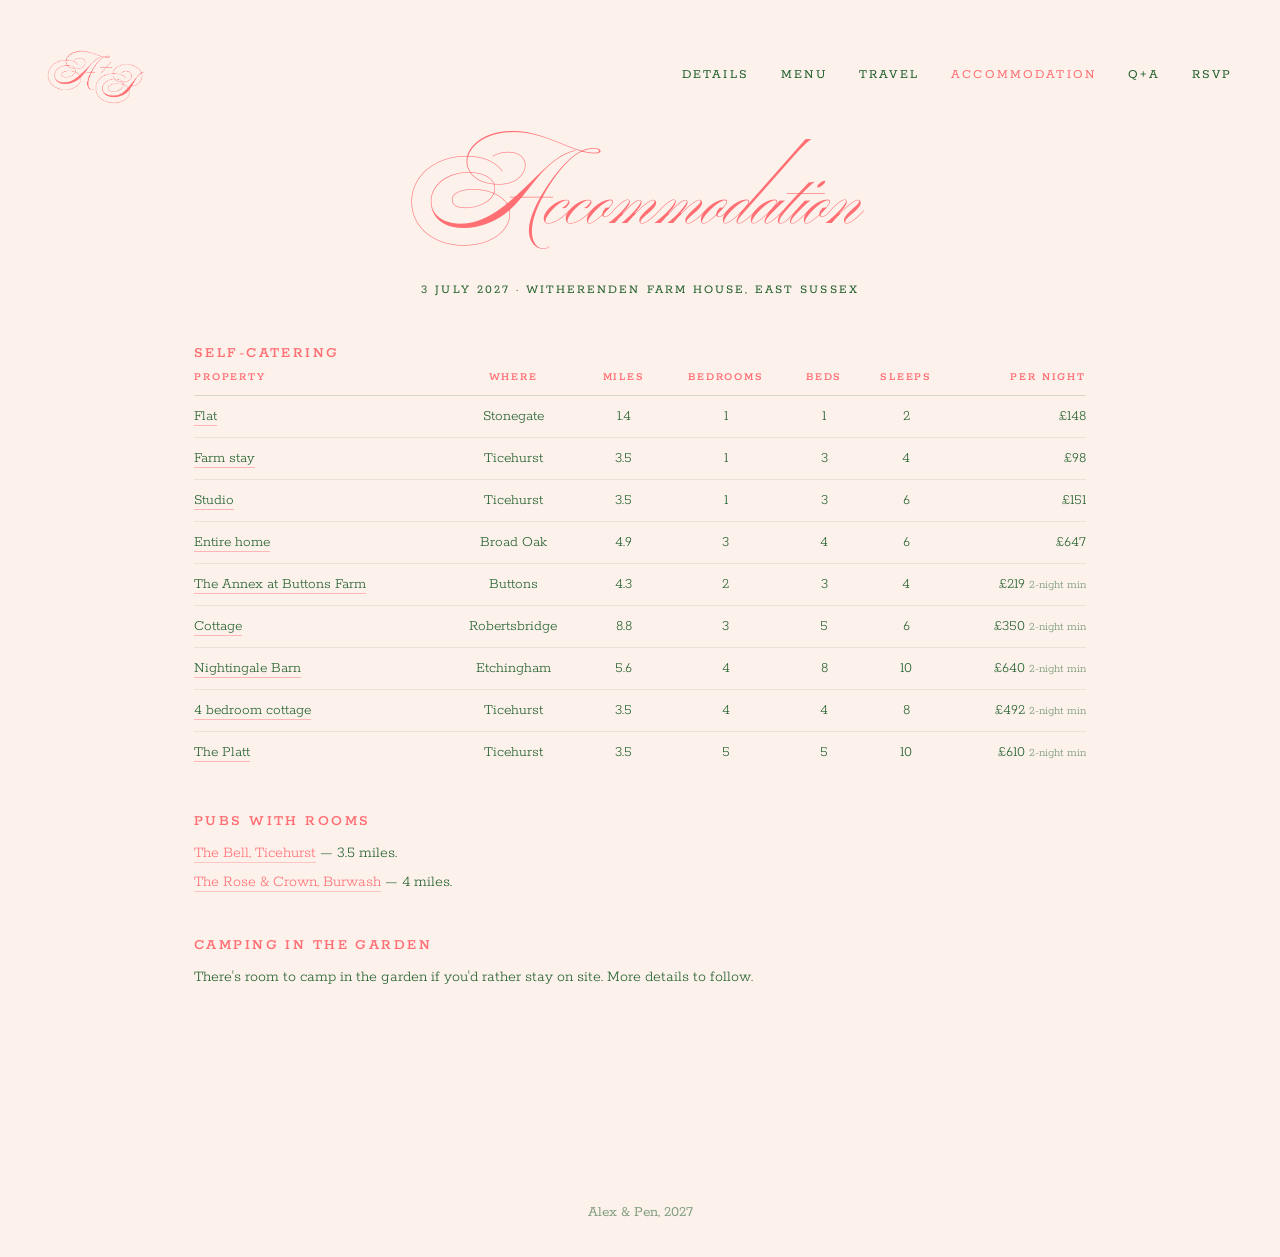
==== accommodation.html @ a6bba470 "Remove Where to stay intro from Accommodation Co-Authored-By: Claude Opus 5 <noreply@anthropic.com>" ====
<!DOCTYPE html>
<html lang="en">
<head>
  <meta charset="UTF-8" />
  <meta name="viewport" content="width=device-width, initial-scale=1.0" />
  <title>Accommodation | Alex &amp; Pen</title>
  <link rel="stylesheet" href="styles.css" />
</head>
<body>
  <nav class="site-nav">
    <a href="index.html" class="nav-brand" aria-label="Alex and Pen — home"><img src="images/monogram.png" alt="Alex &amp; Pen" /></a>
    <a href="details.html">Details</a>
    <a href="menu.html">Menu</a>
    <a href="travel.html">Travel</a>
    <a href="accommodation.html" class="active">Accommodation</a>
    <a href="qanda.html">Q+A</a>
    <a href="rsvp.html">RSVP</a>
  </nav>

  <main class="page page-wide">
    <h1 class="page-title">Accommodation</h1>
    <p class="page-subtitle">3 July 2027 &middot; Witherenden Farm House, East Sussex</p>

    <section>
      <h2>Self-catering</h2>
      <div class="table-scroll">
        <table class="stays">
          <thead>
            <tr>
              <th scope="col">Property</th>
              <th scope="col">Where</th>
              <th scope="col">Miles</th>
              <th scope="col">Bedrooms</th>
              <th scope="col">Beds</th>
              <th scope="col">Sleeps</th>
              <th scope="col">Per night</th>
            </tr>
          </thead>
          <tbody>
            <tr>
              <td data-label="Property"><a href="https://www.airbnb.co.uk/rooms/857922904034730912?adults=2&amp;check_in=2027-07-03&amp;check_out=2027-07-04&amp;guests=4" target="_blank" rel="noopener">Flat</a></td>
              <td data-label="Where">Stonegate</td><td data-label="Miles">1.4</td>
              <td data-label="Bedrooms">1</td><td data-label="Beds">1</td><td data-label="Sleeps">2</td>
              <td data-label="Per night"><span class="price">&pound;148</span></td>
            </tr>
            <tr>
              <td data-label="Property"><a href="https://www.airbnb.co.uk/rooms/53427365?adults=4&amp;check_in=2027-07-02&amp;check_out=2027-07-04&amp;guests=2" target="_blank" rel="noopener">Farm stay</a></td>
              <td data-label="Where">Ticehurst</td><td data-label="Miles">3.5</td>
              <td data-label="Bedrooms">1</td><td data-label="Beds">3</td><td data-label="Sleeps">4</td>
              <td data-label="Per night"><span class="price">&pound;98</span></td>
            </tr>
            <tr>
              <td data-label="Property"><a href="https://www.airbnb.co.uk/rooms/831793666867817852?adults=2&amp;check_in=2027-07-03&amp;check_out=2027-07-04" target="_blank" rel="noopener">Studio</a></td>
              <td data-label="Where">Ticehurst</td><td data-label="Miles">3.5</td>
              <td data-label="Bedrooms">1</td><td data-label="Beds">3</td><td data-label="Sleeps">6</td>
              <td data-label="Per night"><span class="price">&pound;151</span></td>
            </tr>
            <tr>
              <td data-label="Property"><a href="https://www.airbnb.co.uk/rooms/1371906061187045328?adults=5&amp;check_in=2027-07-02&amp;check_out=2027-07-04&amp;guests=2" target="_blank" rel="noopener">Entire home</a></td>
              <td data-label="Where">Broad Oak</td><td data-label="Miles">4.9</td>
              <td data-label="Bedrooms">3</td><td data-label="Beds">4</td><td data-label="Sleeps">6</td>
              <td data-label="Per night"><span class="price">&pound;647</span></td>
            </tr>
            <tr>
              <td data-label="Property"><a href="https://www.airbnb.co.uk/rooms/27521419?adults=4&amp;check_in=2027-07-02&amp;check_out=2027-07-04&amp;guests=2" target="_blank" rel="noopener">The Annex at Buttons Farm</a></td>
              <td data-label="Where">Buttons</td><td data-label="Miles">4.3</td>
              <td data-label="Bedrooms">2</td><td data-label="Beds">3</td><td data-label="Sleeps">4</td>
              <td data-label="Per night"><span class="price">&pound;219 <span class="note">2-night min</span></span></td>
            </tr>
            <tr>
              <td data-label="Property"><a href="https://www.airbnb.co.uk/rooms/921712733516694415?adults=4&amp;check_in=2027-07-02&amp;check_out=2027-07-04&amp;guests=2" target="_blank" rel="noopener">Cottage</a></td>
              <td data-label="Where">Robertsbridge</td><td data-label="Miles">8.8</td>
              <td data-label="Bedrooms">3</td><td data-label="Beds">5</td><td data-label="Sleeps">6</td>
              <td data-label="Per night"><span class="price">&pound;350 <span class="note">2-night min</span></span></td>
            </tr>
            <tr>
              <td data-label="Property"><a href="https://www.airbnb.co.uk/rooms/383344?adults=4&amp;check_in=2027-07-02&amp;check_out=2027-07-04&amp;guests=2" target="_blank" rel="noopener">Nightingale Barn</a></td>
              <td data-label="Where">Etchingham</td><td data-label="Miles">5.6</td>
              <td data-label="Bedrooms">4</td><td data-label="Beds">8</td><td data-label="Sleeps">10</td>
              <td data-label="Per night"><span class="price">&pound;640 <span class="note">2-night min</span></span></td>
            </tr>
            <tr>
              <td data-label="Property"><a href="https://www.airbnb.co.uk/rooms/661351215050211123?adults=4&amp;check_in=2027-07-02&amp;check_out=2027-07-05&amp;guests=4" target="_blank" rel="noopener">4 bedroom cottage</a></td>
              <td data-label="Where">Ticehurst</td><td data-label="Miles">3.5</td>
              <td data-label="Bedrooms">4</td><td data-label="Beds">4</td><td data-label="Sleeps">8</td>
              <td data-label="Per night"><span class="price">&pound;492 <span class="note">2-night min</span></span></td>
            </tr>
            <tr>
              <td data-label="Property"><a href="https://www.airbnb.co.uk/rooms/746215972871479345?adults=4&amp;check_in=2027-07-02&amp;check_out=2027-07-04" target="_blank" rel="noopener">The Platt</a></td>
              <td data-label="Where">Ticehurst</td><td data-label="Miles">3.5</td>
              <td data-label="Bedrooms">5</td><td data-label="Beds">5</td><td data-label="Sleeps">10</td>
              <td data-label="Per night"><span class="price">&pound;610 <span class="note">2-night min</span></span></td>
            </tr>
          </tbody>
        </table>
      </div>
    </section>

    <section>
      <h2>Pubs with rooms</h2>
      <p><a href="https://www.thebellinticehurst.com/" target="_blank" rel="noopener">The Bell, Ticehurst</a> &mdash; 3.5 miles.<br />
        <a href="https://www.roseandcrownburwash.co.uk/" target="_blank" rel="noopener">The Rose &amp; Crown, Burwash</a> &mdash; 4 miles.</p>
    </section>

    <section>
      <h2>Camping in the garden</h2>
      <p>There's room to camp in the garden if you'd rather stay on site.
        More details to follow.</p>
    </section>
  </main>

  <footer>
    Alex &amp; Pen, 2027
  </footer>
</body>
</html>
---- styles.css ----
@import url('https://fonts.googleapis.com/css2?family=Ballet:opsz@16..72&family=Rokkitt:wght@300;400;500&display=swap');

/* Palette sampled directly from the Canva artwork */
:root {
  --blush: #fdf1ec;
  --green: #20602a;
  --coral: #ff6f73;
  --white: #ffffff;

  /* Photo frame width drives the whole hero.
     Canva: frame = 23.3% of canvas width, 42.7% of canvas height. */
  --frame-w: min(23.3vw, 41.4vh);
}

@media (orientation: portrait) {
  :root {
    --frame-w: min(44vw, 36vh);
  }
}

* {
  box-sizing: border-box;
}

html,
body {
  margin: 0;
  background: var(--blush);
}

body {
  color: var(--green);
  /* Rokkitt leads so every guest sees the same thing; American Typewriter
     only steps in if Google Fonts fails to load, on Macs. */
  font-family: 'Rokkitt', 'American Typewriter', Georgia, serif;
}

/* ---------- Nav ---------- */
/* Canva: baseline ~8.8% down the canvas, 3.7% right margin */
nav.site-nav {
  display: flex;
  justify-content: flex-end;
  align-items: baseline;
  gap: 2.4em;
  padding: 7.47vh 3.7vw 0;
  flex-wrap: wrap;
  font-size: clamp(0.72rem, 1.05vw, 0.95rem);
}

nav.site-nav a {
  color: var(--green);
  text-decoration: none;
  text-transform: uppercase;
  /* Geometric sans caps need tracking to breathe */
  letter-spacing: 0.16em;
  font-weight: 400;
  white-space: nowrap;
}

nav.site-nav a.active,
nav.site-nav a:hover {
  color: var(--coral);
}

/* Monogram home link, inner pages only. margin-right:auto pushes the
   remaining links to the right edge without changing nav's flex-end. */
nav.site-nav a.nav-brand {
  margin-right: auto;
  display: block;
  line-height: 0;
  /* nudge up so the artwork's optical centre sits on the nav baseline */
  align-self: center;
  margin-top: -1.25em;
}

nav.site-nav a.nav-brand img {
  display: block;
  height: clamp(38px, 4.2vw, 58px);
  width: auto;
}

/* ---------- Hero ---------- */
.hero {
  display: flex;
  flex-direction: column;
  align-items: center;
  padding: 0 24px;
}

/* The frame box is the anchor everything else is positioned against */
.frame {
  position: relative;
  width: var(--frame-w);
  /* Canva frame aspect = 0.970 (w/h) */
  height: calc(var(--frame-w) / 0.970);
  background: var(--white);
  /* Canva border ≈ 14/318 of frame width */
  padding: calc(var(--frame-w) * 0.044);
  margin-top: calc(var(--frame-w) * 0.473); /* room for the 'Alex &' overhang */
}

.frame img {
  display: block;
  width: 100%;
  height: 100%;
  object-fit: cover;
  object-position: 50% 12%;
}

.script-name {
  position: absolute;
  font-family: 'Ballet', cursive;
  color: var(--coral);
  line-height: 1;
  white-space: nowrap;
  pointer-events: none;
}

/* Canva ink extents: 'Alex &' sits 0.343F left of the frame, 0.280F above it,
   and is 1.274F wide. Offsets below are back-solved from the rendered ink box,
   which sits outside the layout box because of Ballet's tall ascenders. */
.script-name.first {
  font-size: calc(var(--frame-w) * 0.358);
  left: calc(var(--frame-w) * -0.326);
  top: calc(var(--frame-w) * -0.181);
}

/* Canva ink extents: 'Pen' ends 0.280F right of the frame, 0.116F below it,
   and is 0.686F wide. */
.script-name.second {
  font-size: calc(var(--frame-w) * 0.382);
  right: calc(var(--frame-w) * -0.277);
  bottom: calc(var(--frame-w) * -0.140);
}

/* Canva: date baseline sits ~0.32F below the frame */
.hero-meta {
  margin: calc(var(--frame-w) * 0.316) 0 0;
  text-align: center;
  text-transform: uppercase;
  letter-spacing: 0.16em;
  font-size: clamp(0.72rem, 1.05vw, 0.95rem);
  font-weight: 400;
}

/* ---------- Inner pages ---------- */
main.page {
  max-width: 720px;
  margin: 0 auto;
  padding: 6vh 24px 100px;
}

/* pages carrying a wide table need more room */
main.page-wide {
  max-width: 940px;
}

h1.page-title {
  font-family: 'Ballet', cursive;
  color: var(--coral);
  font-size: clamp(3.5rem, 8vw, 6rem);
  font-weight: 400;
  line-height: 1;
  text-align: center;
  margin: 0 0 0.3em;
}

.page-subtitle {
  text-align: center;
  text-transform: uppercase;
  letter-spacing: 0.16em;
  font-size: clamp(0.7rem, 1vw, 0.9rem);
  font-weight: 400;
  margin-bottom: 3rem;
}

section {
  margin-bottom: 2.5rem;
}

section h2 {
  font-weight: 500;
  font-size: 0.95rem;
  color: var(--coral);
  text-transform: uppercase;
  letter-spacing: 0.16em;
  margin-bottom: 0.6em;
}

section p a {
  color: var(--coral);
  text-decoration: none;
  border-bottom: 1px solid rgba(255, 111, 115, 0.35);
  transition: border-color 0.15s ease;
}

section p a:hover {
  border-bottom-color: var(--coral);
}

section p {
  font-size: 1rem;
  font-weight: 300;
  line-height: 1.8;
  margin: 0;
}

.center {
  text-align: center;
}

/* ---------- Tables ---------- */
/* wide content scrolls inside its own box so the page never scrolls sideways */
.table-scroll {
  overflow-x: auto;
  -webkit-overflow-scrolling: touch;
}

table.stays {
  border-collapse: collapse;
  width: 100%;
  min-width: 34rem;
  font-size: 0.95rem;
  font-weight: 300;
}

table.stays th {
  text-align: left;
  font-weight: 500;
  font-size: 0.72rem;
  letter-spacing: 0.16em;
  text-transform: uppercase;
  color: var(--coral);
  padding: 0 1rem 0.7rem 0;
  border-bottom: 1px solid rgba(32, 96, 42, 0.18);
  white-space: nowrap;
}

table.stays td {
  padding: 0.75rem 1rem 0.75rem 0;
  border-bottom: 1px solid rgba(32, 96, 42, 0.09);
  vertical-align: baseline;
}

/* numeric columns sit tighter and centred; the price column stays on one line */
table.stays th:not(:first-child),
table.stays td:not(:first-child) {
  text-align: center;
  white-space: nowrap;
}

table.stays th:last-child,
table.stays td:last-child {
  text-align: right;
  padding-right: 0;
}

table.stays tr:last-child td {
  border-bottom: none;
}

table.stays td a {
  color: var(--green);
  text-decoration: none;
  border-bottom: 1px solid rgba(255, 111, 115, 0.45);
  transition: color 0.15s ease, border-color 0.15s ease;
}

table.stays td a:hover {
  color: var(--coral);
  border-bottom-color: var(--coral);
}

table.stays .note {
  font-size: 0.8em;
  opacity: 0.65;
  white-space: nowrap;
}

footer {
  text-align: center;
  padding: 8vh 0 4vh;
  font-size: 0.95rem;
  opacity: 0.55;
}

@media (max-width: 640px) {
  nav.site-nav {
    justify-content: center;
    gap: 1.4em;
    padding: 4vh 20px 0;
  }

  /* Monogram gets its own centred line above the links */
  nav.site-nav a.nav-brand {
    margin-right: 0;
    flex-basis: 100%;
    margin-top: 0;
    margin-bottom: 0.4em;
  }

  /* the img is display:block, so centre it with auto margins, not text-align */
  nav.site-nav a.nav-brand img {
    margin-inline: auto;
  }

  /* Stack the stays table into cards so price isn't hidden off-screen */
  table.stays,
  table.stays tbody,
  table.stays tr,
  table.stays td {
    display: block;
    width: auto;
    min-width: 0;
  }

  table.stays thead {
    display: none;
  }

  table.stays tr {
    padding: 0.9rem 0;
    border-bottom: 1px solid rgba(32, 96, 42, 0.12);
  }

  table.stays td {
    padding: 0;
    border: none;
    display: flex;
    justify-content: space-between;
    gap: 1rem;
    text-align: right;
  }

  table.stays td::before {
    content: attr(data-label);
    font-size: 0.7rem;
    letter-spacing: 0.14em;
    text-transform: uppercase;
    opacity: 0.6;
    text-align: left;
  }

  /* property name spans the card as a heading, with no label */
  table.stays td[data-label="Property"] {
    display: block;
    text-align: left;
    font-size: 1.05rem;
    margin-bottom: 0.5rem;
  }

  table.stays td[data-label="Property"]::before {
    content: none;
  }

  table.stays td[data-label="Price"] {
    margin-top: 0.35rem;
    color: var(--coral);
  }

  table.stays tr:last-child {
    border-bottom: none;
  }
}
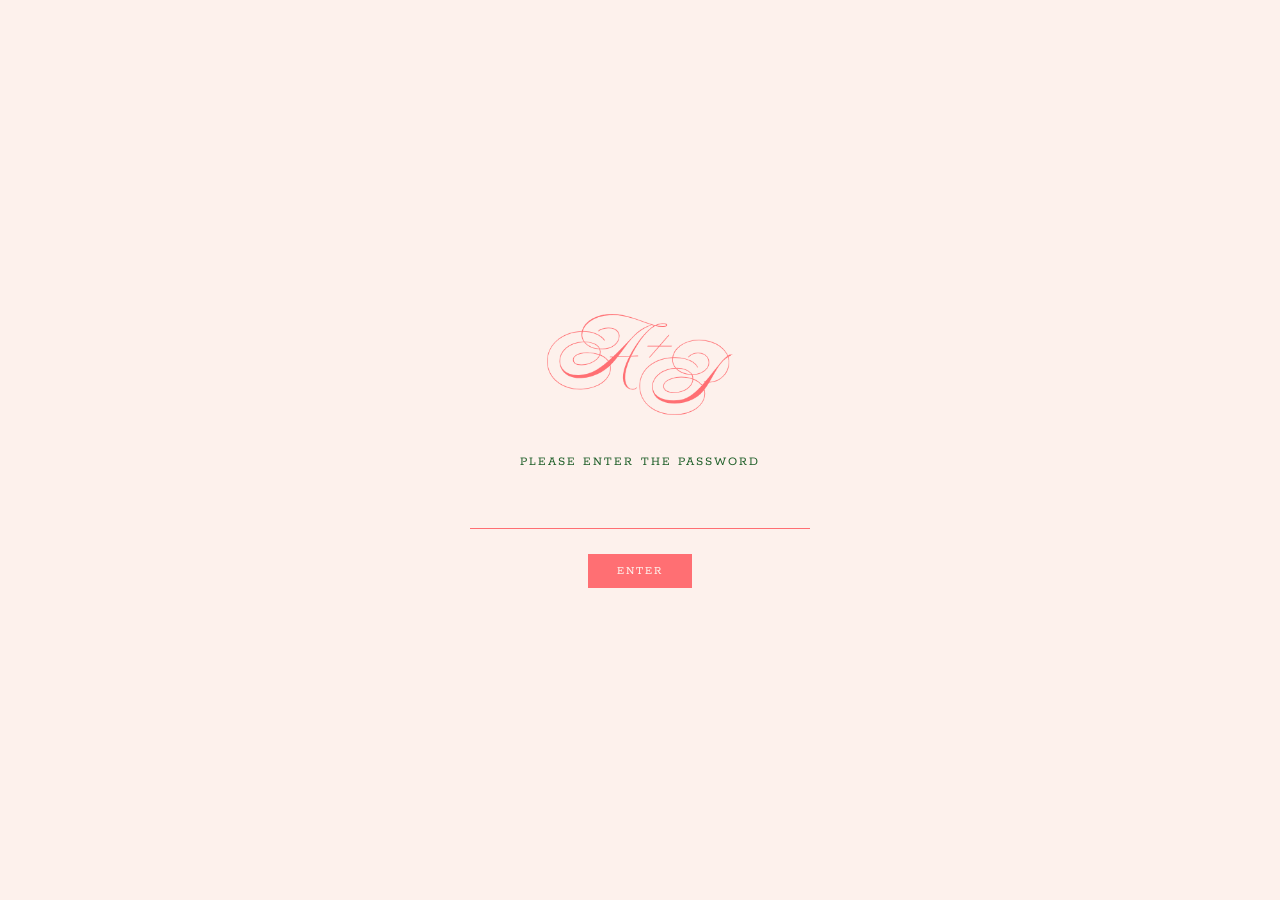
==== commit d62380ea: "Add password gate and block search engines Password box in front of all seven pages, styled to match" ====
--- a/accommodation.html
+++ b/accommodation.html
@@ -4,7 +4,9 @@
   <meta charset="UTF-8" />
   <meta name="viewport" content="width=device-width, initial-scale=1.0" />
   <title>Accommodation | Alex &amp; Pen</title>
+  <meta name="robots" content="noindex, nofollow" />
   <link rel="stylesheet" href="styles.css" />
+  <script src="gate.js"></script>
 </head>
 <body>
   <nav class="site-nav">
--- a/styles.css
+++ b/styles.css
@@ -362,3 +362,86 @@
     border-bottom: none;
   }
 }
+
+/* ---------- Password gate ---------- */
+/* while locked, hide the real page but keep the gate itself visible */
+html.gate-locked body > *:not(#gate) {
+  display: none !important;
+}
+
+#gate {
+  position: fixed;
+  inset: 0;
+  background: var(--blush);
+  display: flex;
+  align-items: center;
+  justify-content: center;
+  padding: 24px;
+  z-index: 999;
+}
+
+.gate-inner {
+  width: 100%;
+  max-width: 340px;
+  text-align: center;
+}
+
+.gate-mark {
+  display: block;
+  width: clamp(120px, 26vw, 190px);
+  height: auto;
+  margin: 0 auto 2.2rem;
+}
+
+.gate-label {
+  display: block;
+  text-transform: uppercase;
+  letter-spacing: 0.16em;
+  font-size: clamp(0.68rem, 1vw, 0.8rem);
+  line-height: 1.7;
+  margin-bottom: 1.2rem;
+}
+
+.gate-input {
+  width: 100%;
+  font-family: inherit;
+  font-size: 1.05rem;
+  text-align: center;
+  letter-spacing: 0.08em;
+  color: var(--green);
+  background: transparent;
+  border: none;
+  border-bottom: 1px solid rgba(32, 96, 42, 0.35);
+  padding: 0.5rem 0;
+  border-radius: 0;
+}
+
+.gate-input:focus {
+  outline: none;
+  border-bottom-color: var(--coral);
+}
+
+.gate-button {
+  margin-top: 1.6rem;
+  font-family: inherit;
+  font-size: 0.75rem;
+  text-transform: uppercase;
+  letter-spacing: 0.18em;
+  color: var(--blush);
+  background: var(--coral);
+  border: none;
+  border-radius: 0;
+  padding: 0.8em 2.4em;
+  cursor: pointer;
+  transition: opacity 0.15s ease;
+}
+
+.gate-button:hover {
+  opacity: 0.85;
+}
+
+.gate-error {
+  margin: 1.1rem 0 0;
+  font-size: 0.85rem;
+  color: var(--coral);
+}
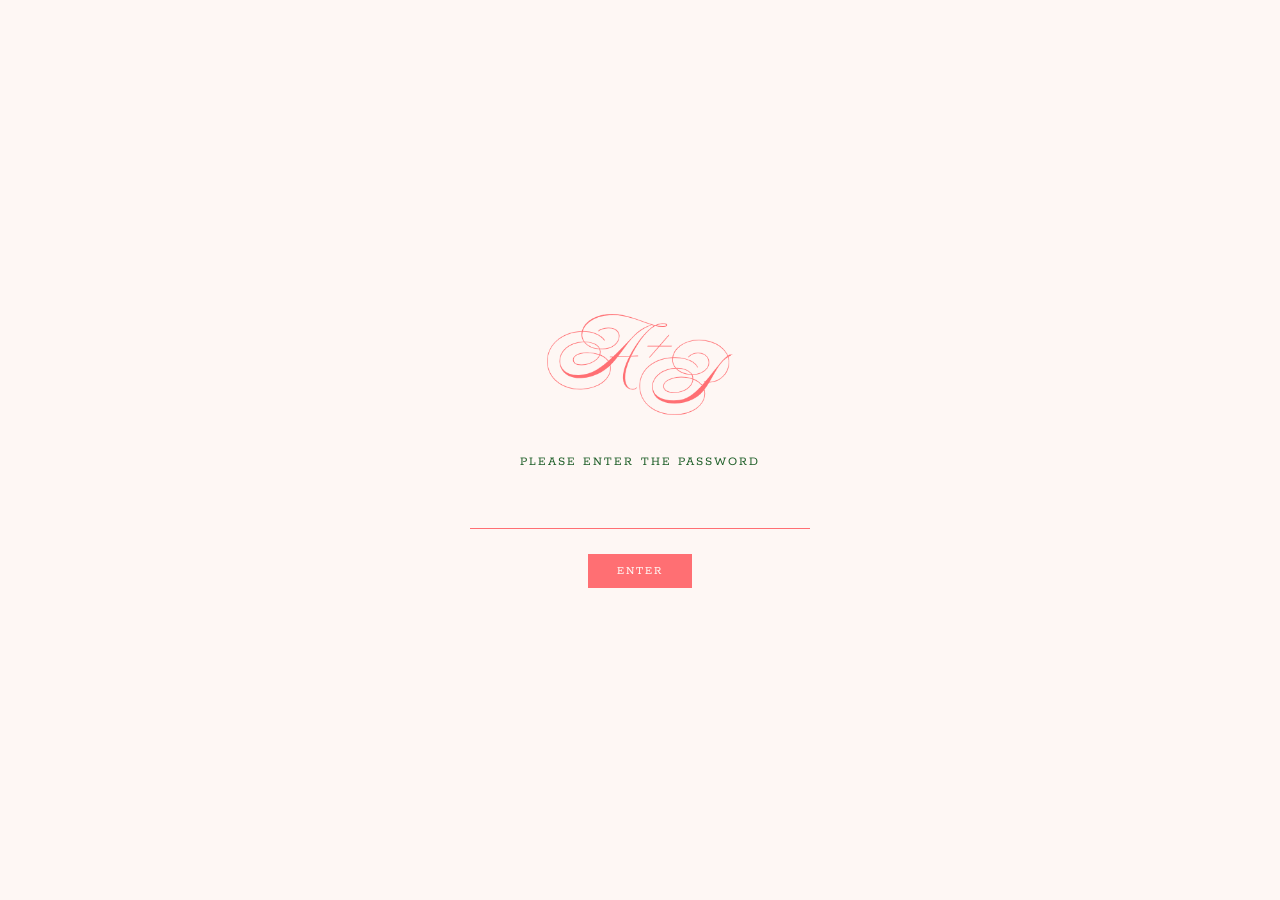
==== commit 713c85ee: "Add hamburger menu on mobile Under 640px the nav links collapse behind a top-left hamburger that ope" ====
--- a/accommodation.html
+++ b/accommodation.html
@@ -7,6 +7,7 @@
   <meta name="robots" content="noindex, nofollow" />
   <link rel="stylesheet" href="styles.css" />
   <script src="gate.js"></script>
+  <script src="nav.js"></script>
 </head>
 <body>
   <nav class="site-nav">
@@ -22,6 +23,18 @@
   <main class="page page-wide">
     <h1 class="page-title">Accommodation</h1>
     <p class="page-subtitle">3 July 2027 &middot; Witherenden Farm House, East Sussex</p>
+
+    <section>
+      <h2>Camping in the garden</h2>
+      <p>There's room to camp in the garden if you'd rather stay on site.
+        More details to follow.</p>
+    </section>
+
+    <section>
+      <h2>Pubs with rooms</h2>
+      <p><a href="https://www.thebellinticehurst.com/" target="_blank" rel="noopener">The Bell, Ticehurst</a> &mdash; 3.5 miles.<br />
+        <a href="https://www.roseandcrownburwash.co.uk/" target="_blank" rel="noopener">The Rose &amp; Crown, Burwash</a> &mdash; 4 miles.</p>
+    </section>
 
     <section>
       <h2>Self-catering</h2>
@@ -97,18 +110,6 @@
         </table>
       </div>
     </section>
-
-    <section>
-      <h2>Pubs with rooms</h2>
-      <p><a href="https://www.thebellinticehurst.com/" target="_blank" rel="noopener">The Bell, Ticehurst</a> &mdash; 3.5 miles.<br />
-        <a href="https://www.roseandcrownburwash.co.uk/" target="_blank" rel="noopener">The Rose &amp; Crown, Burwash</a> &mdash; 4 miles.</p>
-    </section>
-
-    <section>
-      <h2>Camping in the garden</h2>
-      <p>There's room to camp in the garden if you'd rather stay on site.
-        More details to follow.</p>
-    </section>
   </main>
 
   <footer>
--- a/styles.css
+++ b/styles.css
@@ -2,7 +2,7 @@
 
 /* Palette sampled directly from the Canva artwork */
 :root {
-  --blush: #fdf1ec;
+  --blush: #fef7f4;
   --green: #20602a;
   --coral: #ff6f73;
   --white: #ffffff;
@@ -198,6 +198,16 @@
   border-bottom-color: var(--coral);
 }
 
+/* section p has no margin, so separate consecutive paragraphs */
+section p + p {
+  margin-top: 1rem;
+}
+
+/* Rokkitt is only loaded up to 500, so avoid a browser-faked 700 bold */
+section p strong {
+  font-weight: 500;
+}
+
 section p {
   font-size: 1rem;
   font-weight: 300;
@@ -207,6 +217,52 @@
 
 .center {
   text-align: center;
+}
+
+/* ---------- Schedule ---------- */
+ul.schedule {
+  list-style: none;
+  margin: 0;
+  padding: 0;
+}
+
+ul.schedule li {
+  display: flex;
+  gap: 1.6rem;
+  align-items: baseline;
+  padding: 0.6rem 0;
+  border-bottom: 1px solid rgba(32, 96, 42, 0.09);
+  font-size: 1rem;
+  font-weight: 300;
+}
+
+ul.schedule li:last-child {
+  border-bottom: none;
+}
+
+/* section p has no margin, so give copy following a schedule some air */
+ul.schedule + p {
+  margin-top: 1.3rem;
+}
+
+ul.schedule .time {
+  /* wide enough for a range like 14:30–15:00 without wrapping */
+  flex: 0 0 7.6rem;
+  color: var(--coral);
+  font-size: 0.75rem;
+  letter-spacing: 0.14em;
+  text-transform: uppercase;
+  white-space: nowrap;
+}
+
+@media (max-width: 640px) {
+  ul.schedule li {
+    gap: 1rem;
+  }
+
+  ul.schedule .time {
+    flex-basis: 6.8rem;
+  }
 }
 
 /* ---------- Tables ---------- */
@@ -445,3 +501,101 @@
   font-size: 0.85rem;
   color: var(--coral);
 }
+
+/* ---------- Mobile menu ---------- */
+/* Built by nav.js. On desktop the wrapper doesn't affect layout and the
+   toggle is hidden, so the nav renders exactly as before. */
+nav.site-nav .nav-links {
+  display: contents;
+}
+
+nav.site-nav .nav-toggle {
+  display: none;
+}
+
+@media (max-width: 640px) {
+  /* header row: hamburger top left, monogram (inner pages) centred */
+  html.nav-js nav.site-nav {
+    position: relative;
+    align-items: center;
+    min-height: 72px;
+    padding: 14px 20px;
+  }
+
+  html.nav-js nav.site-nav a.nav-brand {
+    margin-bottom: 0;
+  }
+
+  /* links hidden until the menu is opened */
+  html.nav-js nav.site-nav:not(.is-open) a:not(.nav-brand),
+  html.nav-js nav.site-nav:not(.is-open) .nav-links {
+    display: none;
+  }
+
+  nav.site-nav .nav-toggle {
+    display: block;
+    position: absolute;
+    top: 14px;
+    left: 12px;
+    width: 44px;
+    height: 44px;
+    padding: 0;
+    border: 0;
+    background: transparent;
+    cursor: pointer;
+    z-index: 60;
+  }
+
+  nav.site-nav .nav-toggle span {
+    position: absolute;
+    left: 11px;
+    width: 22px;
+    height: 1.5px;
+    background: var(--green);
+    transition: transform 0.2s ease, opacity 0.2s ease;
+  }
+
+  nav.site-nav .nav-toggle span:nth-child(1) { top: 15px; }
+  nav.site-nav .nav-toggle span:nth-child(2) { top: 21px; }
+  nav.site-nav .nav-toggle span:nth-child(3) { top: 27px; }
+
+  /* open: bars become a cross, pinned so it stays reachable over the menu */
+  nav.site-nav.is-open .nav-toggle {
+    position: fixed;
+  }
+
+  nav.site-nav.is-open .nav-toggle span:nth-child(1) {
+    transform: translateY(6px) rotate(45deg);
+  }
+
+  nav.site-nav.is-open .nav-toggle span:nth-child(2) {
+    opacity: 0;
+  }
+
+  nav.site-nav.is-open .nav-toggle span:nth-child(3) {
+    transform: translateY(-6px) rotate(-45deg);
+  }
+
+  nav.site-nav.is-open .nav-links {
+    position: fixed;
+    inset: 0;
+    z-index: 50;
+    display: flex;
+    flex-direction: column;
+    align-items: center;
+    justify-content: center;
+    gap: 0;
+    background: var(--blush);
+    font-size: 0.95rem;
+  }
+
+  /* spacing lives in the padding so each link is a ~47px tap target
+     rather than 18px of text with dead space between */
+  nav.site-nav.is-open .nav-links a {
+    padding: 0.9rem 2rem;
+  }
+
+  html.nav-open {
+    overflow: hidden;
+  }
+}
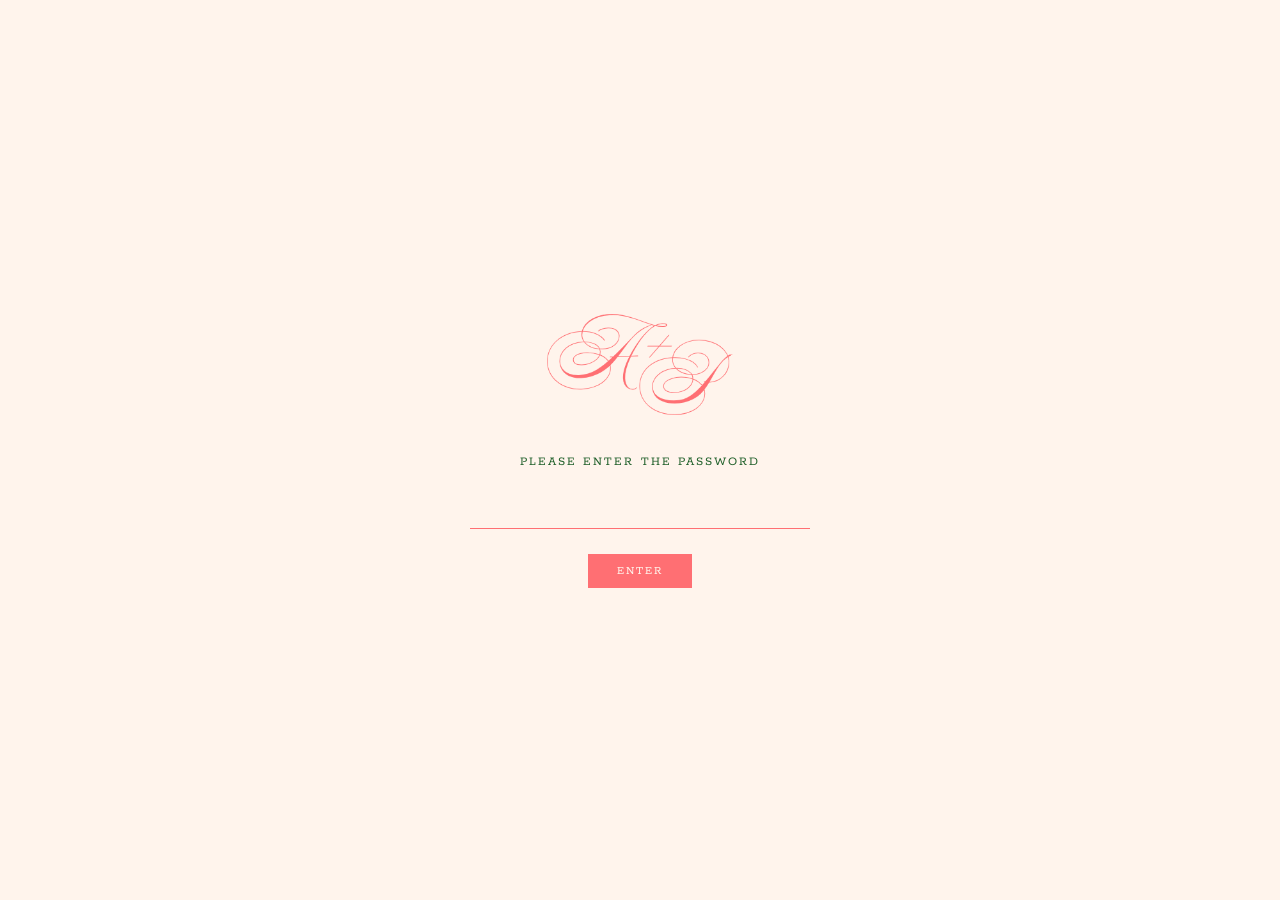
==== commit 1f8f25f4: "Give the dress code its own page, marked coming soon Adds a Dress code tab to the nav after Details " ====
--- a/accommodation.html
+++ b/accommodation.html
@@ -3,7 +3,7 @@
 <head>
   <meta charset="UTF-8" />
   <meta name="viewport" content="width=device-width, initial-scale=1.0" />
-  <title>Accommodation | Alex &amp; Pen</title>
+  <title>Where to stay | Alex &amp; Pen</title>
   <meta name="robots" content="noindex, nofollow" />
   <link rel="stylesheet" href="styles.css" />
   <script src="gate.js"></script>
@@ -13,16 +13,17 @@
   <nav class="site-nav">
     <a href="index.html" class="nav-brand" aria-label="Alex and Pen — home"><img src="images/monogram.png" alt="Alex &amp; Pen" /></a>
     <a href="details.html">Details</a>
+    <a href="dresscode.html">Dress code</a>
     <a href="menu.html">Menu</a>
     <a href="travel.html">Travel</a>
-    <a href="accommodation.html" class="active">Accommodation</a>
+    <a href="accommodation.html" class="active">Where to stay</a>
     <a href="qanda.html">Q+A</a>
     <a href="rsvp.html">RSVP</a>
   </nav>
 
   <main class="page page-wide">
-    <h1 class="page-title">Accommodation</h1>
-    <p class="page-subtitle">3 July 2027 &middot; Witherenden Farm House, East Sussex</p>
+    <h1 class="page-title">Where to stay</h1>
+    <p class="page-subtitle"><span class="ev-date">3<span class="ev-ord">rd</span> July 2027</span><span class="ev-sep"> &middot; </span><span class="ev-venue">Witherenden Farm House</span><span class="ev-sep">, </span><span class="ev-region">East Sussex</span></p>
 
     <section>
       <h2>Camping in the garden</h2>
--- a/styles.css
+++ b/styles.css
@@ -2,7 +2,7 @@
 
 /* Palette sampled directly from the Canva artwork */
 :root {
-  --blush: #fef7f4;
+  --blush: #fff4ec;
   --green: #20602a;
   --coral: #ff6f73;
   --white: #ffffff;
@@ -93,9 +93,7 @@
   width: var(--frame-w);
   /* Canva frame aspect = 0.970 (w/h) */
   height: calc(var(--frame-w) / 0.970);
-  background: var(--white);
-  /* Canva border ≈ 14/318 of frame width */
-  padding: calc(var(--frame-w) * 0.044);
+  /* The photo carries its own white border, so no padding or fill here */
   margin-top: calc(var(--frame-w) * 0.473); /* room for the 'Alex &' overhang */
 }
 
@@ -104,7 +102,7 @@
   width: 100%;
   height: 100%;
   object-fit: cover;
-  object-position: 50% 12%;
+  object-position: center;
 }
 
 .script-name {
@@ -536,7 +534,7 @@
     display: block;
     position: absolute;
     top: 14px;
-    left: 12px;
+    right: 12px;
     width: 44px;
     height: 44px;
     padding: 0;
@@ -599,3 +597,270 @@
     overflow: hidden;
   }
 }
+
+/* ---------- Date and venue line ---------- */
+/* Desktop: one line, "3 July 2027 · Witherenden Farm House, East Sussex".
+   Mobile: stacked on three lines with the ordinal shown. */
+.ev-ord {
+  display: none;
+}
+
+@media (max-width: 640px) {
+  .hero-meta,
+  .page-subtitle {
+    line-height: 1.9;
+  }
+
+  .ev-date,
+  .ev-venue,
+  .ev-region {
+    display: block;
+  }
+
+  .ev-sep {
+    display: none;
+  }
+
+  .ev-ord {
+    display: inline;
+  }
+}
+
+/* ---------- RSVP form ---------- */
+.rsvp {
+  max-width: 440px;
+  margin: 0 auto;
+}
+
+.rsvp-field {
+  margin: 0 0 1.9rem;
+  padding: 0;
+  border: 0;
+  min-width: 0;
+}
+
+/* question titles only — the answer options are labels too, so scope to the
+   text-field label rather than every label in a field */
+div.rsvp-field > label,
+.rsvp-field > legend {
+  display: block;
+  padding: 0;
+  margin-bottom: 0.7rem;
+  font-size: 0.75rem;
+  font-weight: 500;
+  letter-spacing: 0.16em;
+  text-transform: uppercase;
+  color: var(--coral);
+}
+
+.rsvp-field input[type="text"],
+.rsvp-field textarea {
+  width: 100%;
+  font-family: inherit;
+  font-size: 1rem;
+  font-weight: 300;
+  color: var(--green);
+  background: transparent;
+  border: none;
+  border-bottom: 1px solid rgba(32, 96, 42, 0.35);
+  border-radius: 0;
+  padding: 0.45rem 0;
+}
+
+.rsvp-field textarea {
+  border: 1px solid rgba(32, 96, 42, 0.25);
+  padding: 0.6rem 0.7rem;
+  line-height: 1.6;
+  resize: vertical;
+}
+
+.rsvp-field input[type="text"]:focus,
+.rsvp-field textarea:focus {
+  outline: none;
+  border-color: var(--coral);
+}
+
+.rsvp-hint {
+  margin: 0.45rem 0 0;
+  font-size: 0.85rem;
+  font-weight: 300;
+  line-height: 1.5;
+  opacity: 0.7;
+}
+
+/* radio choices as tappable pills; the real input stays for keyboard and
+   screen-reader use */
+.rsvp-choice label {
+  position: relative;
+  display: inline-block;
+  margin: 0 0.5rem 0.6rem 0;
+  cursor: pointer;
+}
+
+.rsvp-choice input {
+  position: absolute;
+  opacity: 0;
+  width: 1px;
+  height: 1px;
+}
+
+.rsvp-choice span {
+  display: inline-block;
+  padding: 0.9rem 1.2rem;
+  border: 1px solid rgba(32, 96, 42, 0.35);
+  font-size: 0.78rem;
+  font-weight: 400;
+  letter-spacing: 0.14em;
+  text-transform: uppercase;
+  color: var(--green);
+  transition: background-color 0.15s ease, color 0.15s ease, border-color 0.15s ease;
+}
+
+/* dish names are too long for uppercase pills: one per row, in sentence case */
+.rsvp-choice--stack label {
+  display: block;
+  margin-right: 0;
+}
+
+.rsvp-choice--stack span {
+  display: block;
+  padding: 0.75rem 1rem;
+  font-size: 0.95rem;
+  font-weight: 300;
+  letter-spacing: normal;
+  text-transform: none;
+  line-height: 1.45;
+}
+
+.rsvp-choice input:checked + span {
+  background: var(--coral);
+  border-color: var(--coral);
+  color: var(--white);
+}
+
+.rsvp-choice input:focus-visible + span {
+  outline: 2px solid var(--coral);
+  outline-offset: 2px;
+}
+
+.rsvp-hp {
+  position: absolute;
+  left: -9999px;
+  width: 1px;
+  height: 1px;
+  overflow: hidden;
+}
+
+.rsvp-submit {
+  font-family: inherit;
+  font-size: 0.75rem;
+  text-transform: uppercase;
+  letter-spacing: 0.18em;
+  color: var(--white);
+  background: var(--coral);
+  border: none;
+  border-radius: 0;
+  padding: 0.95em 2.6em;
+  cursor: pointer;
+  transition: opacity 0.15s ease;
+}
+
+.rsvp-submit:hover {
+  opacity: 0.85;
+}
+
+.rsvp-submit:disabled {
+  opacity: 0.6;
+  cursor: default;
+}
+
+.rsvp-quick {
+  margin: -0.6rem 0 2.6rem;
+  padding-bottom: 2.2rem;
+  border-bottom: 1px solid rgba(32, 96, 42, 0.2);
+}
+
+.rsvp-quick .rsvp-hint {
+  margin-top: 1rem;
+}
+
+.rsvp .rsvp-section {
+  margin: 0 0 1.6rem;
+  font-family: 'Ballet', cursive;
+  font-weight: 400;
+  font-size: 2.4rem;
+  line-height: 1.1;
+  letter-spacing: normal;
+  text-transform: none;
+  color: var(--coral);
+}
+
+.rsvp .rsvp-section ~ .rsvp-section {
+  margin-top: 2.8rem;
+}
+
+.rsvp .rsvp-section-note {
+  margin: -1rem 0 1.9rem;
+  font-size: 0.9rem;
+  font-weight: 300;
+  opacity: 0.7;
+}
+
+.rsvp .rsvp-error {
+  margin: 1rem 0 0;
+  font-size: 0.9rem;
+  color: var(--coral);
+}
+
+.rsvp-thanks {
+  text-align: center;
+  padding: 1rem 0 2rem;
+}
+
+.rsvp-thanks:focus {
+  outline: none;
+}
+
+.rsvp .rsvp-thanks-title {
+  font-family: 'Ballet', cursive;
+  font-weight: 400;
+  font-size: clamp(3rem, 10vw, 4.5rem);
+  line-height: 1;
+  color: var(--coral);
+  margin: 0 0 1rem;
+}
+
+.rsvp .rsvp-thanks-body {
+  margin: 0;
+}
+
+.rsvp .rsvp-deadline {
+  margin: 0 0 2.4rem;
+  text-align: center;
+  font-size: 0.75rem;
+  letter-spacing: 0.16em;
+  text-transform: uppercase;
+}
+
+/* ---------- Map ---------- */
+figure.map {
+  margin: 0 0 3rem;
+}
+
+figure.map img {
+  display: block;
+  width: 100%;
+  height: auto;
+}
+
+
+/* ---------- Coming soon ---------- */
+.coming-soon {
+  margin: 3rem 0;
+  text-align: center;
+  font-family: 'Ballet', cursive;
+  font-weight: 400;
+  font-size: clamp(2.6rem, 8vw, 3.6rem);
+  line-height: 1.1;
+  color: var(--coral);
+}
